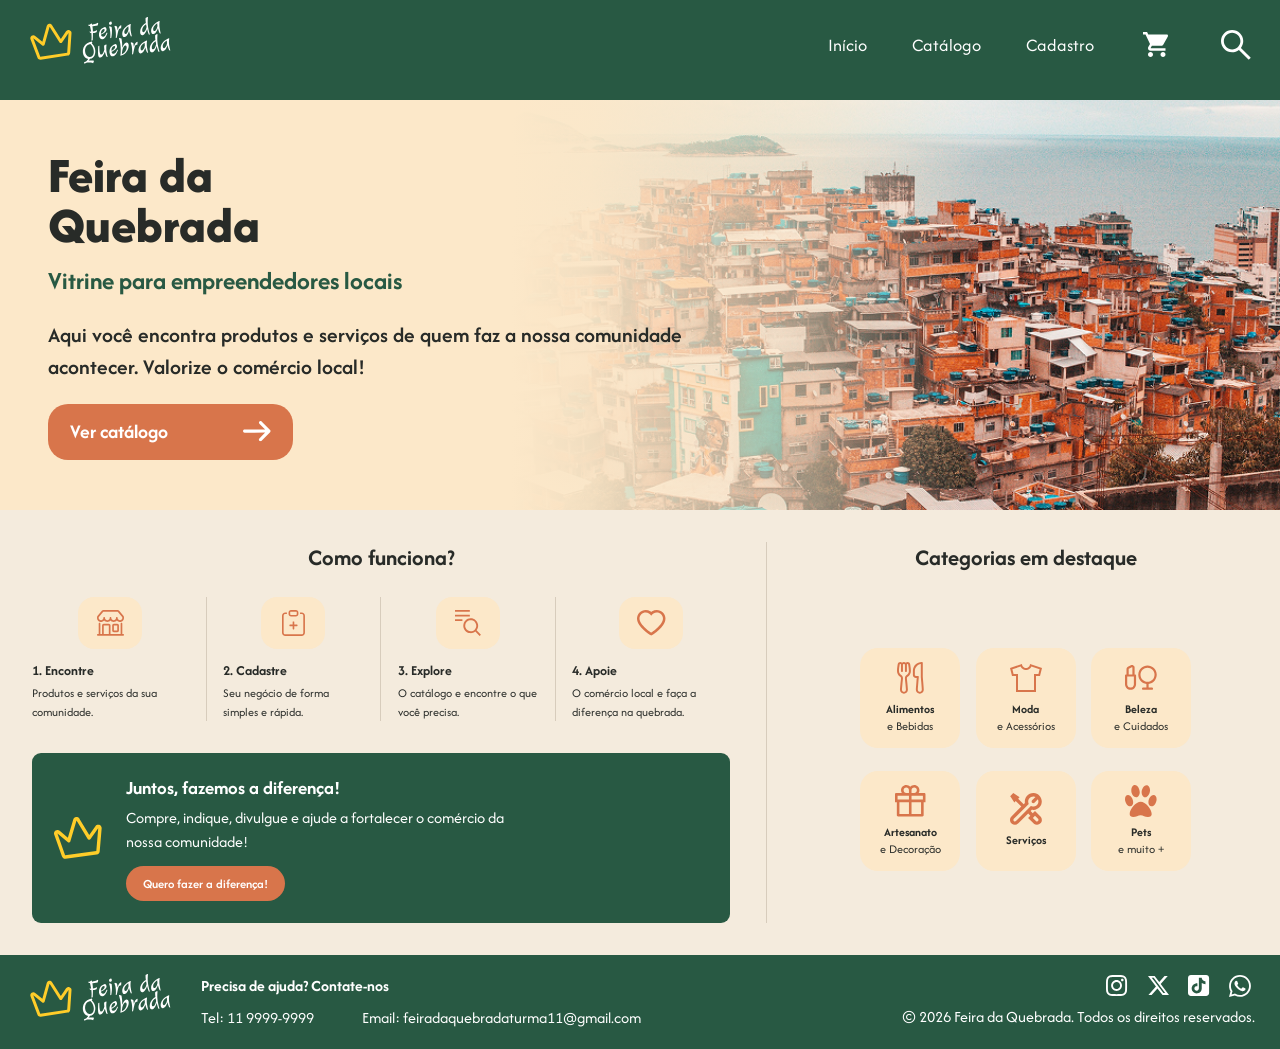
==== index.html @ 704e6d66 "update links" ====
<!doctype html>
<html lang="pt-BR">
  <head>
    <meta charset="UTF-8" />
    <meta name="viewport" content="width=device-width, initial-scale=1.0" />
    <title>Feira da Quebrada</title>
    <meta
      name="description"
      content="Feira da Quebrada: descubra produtos, serviços e empreendedores locais em um catálogo digital que valoriza e fortalece o comércio da comunidade."
    />
    <link rel="preconnect" href="https://fonts.googleapis.com" />
    <link rel="preconnect" href="https://fonts.gstatic.com" crossorigin />
    <link
      href="https://fonts.googleapis.com/css2?family=Afacad+Flux:wght@100..1000&family=Nunito:wght@200..1000&display=swap"
      rel="stylesheet"
    />
    <link rel="stylesheet" href="css/style.css" />
  </head>
  <body>
    <header class="cabecalho">
      <div class="logo"><img src="assets/icons/logo.svg" alt="logo" /></div>
      <nav class="navegacao">
        <ul>
          <li><a href="#">Início</a></li>
          <li><a href="pages/catalogo.html">Catálogo</a></li>
          <li><a href="#">Cadastro</a></li>
          <li>
            <button
              type="button"
              class="btn-icone"
              aria-label="Carrinho de compras"
            >
              <img src="assets/icons/carrinho.svg" alt="" aria-hidden="true" />
            </button>
          </li>
          <li>
            <button type="button" class="btn-icone" aria-label="Pesquisar">
              <img src="assets/icons/lupa.svg" alt="" aria-hidden="true" />
            </button>
          </li>
        </ul>
      </nav>
    </header>
    <main>
      <section class="introducao">
        <div class="introducao-imagem" aria-hidden="true"></div>
        <div class="introducao-conteudo">
          <h1>Feira da<br />Quebrada</h1>
          <h2>Vitrine para empreendedores locais</h2>
          <p>
            Aqui você encontra produtos e serviços de quem faz a nossa
            comunidade acontecer. Valorize o comércio local!
          </p>
          <a href="pages/catalogo.html" class="introducao-botao">
            <span>Ver catálogo</span>
            <img
              src="assets/icons/seta.svg"
              alt=""
              class="introducao-botao-icon"
              aria-hidden="true"
            />
          </a>
        </div>
      </section>
      <section class="info">
        <div class="info-inicio">
          <div class="como-funciona">
            <h2 class="titulo-secao">Como funciona?</h2>
            <div class="funcoes">
              <article class="funcao">
                <div class="funcao-icon">
                  <img src="assets/icons/loja.svg" alt="" />
                </div>
                <h3>1. Encontre</h3>
                <p>Produtos e serviços da sua comunidade.</p>
              </article>
              <article class="funcao">
                <div class="funcao-icon">
                  <img src="assets/icons/prancheta.svg" alt="" />
                </div>
                <h3>2. Cadastre</h3>
                <p>Seu negócio de forma simples e rápida.</p>
              </article>
              <article class="funcao">
                <div class="funcao-icon">
                  <img src="assets/icons/explore.svg" alt="" />
                </div>
                <h3>3. Explore</h3>
                <p>O catálogo e encontre o que você precisa.</p>
              </article>
              <article class="funcao">
                <div class="funcao-icon">
                  <img src="assets/icons/coracao.svg" alt="" />
                </div>
                <h3>4. Apoie</h3>
                <p>O comércio local e faça a diferença na quebrada.</p>
              </article>
            </div>
          </div>
          <div class="comunidade-banner">
            <img
              class="comunidade-banner-icon"
              src="assets/icons/coroa.svg"
              alt=""
            />
            <div class="comunidade-banner-conteudo">
              <h2>Juntos, fazemos a diferença!</h2>
              <p>
                Compre, indique, divulgue e ajude a fortalecer o comércio da
                nossa comunidade!
              </p>
              <a href="#catalogo" class="comunidade-banner-botao">
                Quero fazer a diferença!
              </a>
            </div>
          </div>
        </div>
        <aside class="categorias-destaque">
          <h2 class="titulo-secao">Categorias em destaque</h2>
          <div class="categorias-grid">
            <a href="#catalogo.categoria" class="categoria">
              <div class="categoria-icon">
                <img src="assets/icons/talher.svg" alt="" />
              </div>
              <h3>Alimentos</h3>
              <p>e Bebidas</p>
            </a>
            <a href="#catalogo.categoria" class="categoria">
              <div class="categoria-icon">
                <img src="assets/icons/camisa.svg" alt="" />
              </div>
              <h3>Moda</h3>
              <p>e Acessórios</p>
            </a>
            <a href="#catalogo.categoria" class="categoria">
              <div class="categoria-icon">
                <img src="assets/icons/maquiagem.svg" alt="" />
              </div>
              <h3>Beleza</h3>
              <p>e Cuidados</p>
            </a>
            <a href="#catalogo.categoria" class="categoria">
              <div class="categoria-icon">
                <img src="assets/icons/presente.svg" alt="" />
              </div>
              <h3>Artesanato</h3>
              <p>e Decoração</p>
            </a>
            <a href="#catalogo.categoria" class="categoria">
              <div class="categoria-icon">
                <img src="assets/icons/ferramenta.svg" alt="" />
              </div>
              <h3>Serviços</h3>
            </a>
            <a href="#catalogo.categoria" class="categoria">
              <div class="categoria-icon">
                <img src="assets/icons/pet.svg" alt="" />
              </div>
              <h3>Pets</h3>
              <p>e muito +</p>
            </a>
          </div>
        </aside>
      </section>
    </main>
    <footer class="rodape">
      <div class="logo-rodape">
        <img src="assets/icons/logo.svg" alt="Logo Feira da Quebrada" />
      </div>
      <div class="dados">
        <p class="ajuda">Precisa de ajuda? Contate-nos</p>
        <div class="contato">
          <p>Tel: <a href="tel:11999999999">11 9999-9999</a></p>
          <p>
            Email:
            <a href="mailto:feiradaquebradaturma11@gmail.com"
              >feiradaquebradaturma11@gmail.com</a
            >
          </p>
        </div>
      </div>
      <div class="redes-sociais-e-direitos">
        <nav class="icons" aria-label="Redes sociais">
          <a
            href="https://instagram.com"
            class="btn-icon-rodape"
            aria-label="Ir para o Instagram"
            target="_blank"
            rel="noopener noreferrer"
          >
            <img src="assets/icons/instagram.svg" alt="" aria-hidden="true" />
          </a>
          <a
            href="https://twitter.com"
            class="btn-icon-rodape"
            aria-label="Ir para o Twitter"
            target="_blank"
            rel="noopener noreferrer"
          >
            <img src="assets/icons/twitter.svg" alt="" aria-hidden="true" />
          </a>
          <a
            href="https://tiktok.com"
            class="btn-icon-rodape"
            aria-label="Ir para o TikTok"
            target="_blank"
            rel="noopener noreferrer"
          >
            <img src="assets/icons/tiktok.svg" alt="" aria-hidden="true" />
          </a>
          <a
            href="https://wa.me"
            class="btn-icon-rodape"
            aria-label="Conversar no WhatsApp"
            target="_blank"
            rel="noopener noreferrer"
          >
            <img src="assets/icons/whatsapp.svg" alt="" aria-hidden="true" />
          </a>
        </nav>
        <div class="direitos-autorais">
          <p>&copy; 2026 Feira da Quebrada. Todos os direitos reservados.</p>
        </div>
      </div>
    </footer>
  </body>
</html>
---- css/style.css ----
:root {
  --verde: #285943;
  --creme: #f4ebdd;
  --terracota: #d8754b;
  --terrahover: #bd603b;
  --grafite: #282b28;
  --destaque: #fce8c9;
  --destaquehover: #f8ddb5;
}

* {
  margin: 0;
  padding: 0;
  box-sizing: border-box;
  text-decoration: none;
  list-style: none;
  font-family: "Afacad Flux", sans-serif;
}

.cabecalho {
  display: flex;
  position: sticky;
  top: 0;
  justify-content: space-between;
  align-items: center;
  padding: 15px 25px;
  background-color: var(--verde);
  z-index: 1000;
}

.navegacao ul {
  display: flex;
  gap: 45px;
  align-items: center;
}

.navegacao ul a {
  display: inline-block;
  color: #fff;
  font-size: 18px;
  transition:
    transform 0.3s ease,
    color 0.2s ease;
}

.navegacao ul a:hover {
  text-decoration: underline;
  text-underline-offset: 4px;
  transform: scale(1.05);
  color: var(--creme);
}

.btn-icone {
  display: inline-flex;
  justify-content: center;
  align-items: center;
  background: transparent;
  border: none;
  cursor: pointer;
  padding: 4px;
  transition: transform 0.2s ease;
}

.btn-icone:hover {
  transform: scale(1.1);
}

main {
  background-color: var(--creme);
}

.introducao {
  position: relative;
  display: flex;
  align-items: center;
  color: var(--grafite);
  min-height: 420px;
  padding: 32px 48px;
  overflow: hidden;
  background-color: var(--destaque);
  border-top: 10px solid var(--verde);
}

.introducao-imagem {
  position: absolute;
  inset: 0 0 0 40%;
  background-image:
    linear-gradient(
      to right,
      var(--destaque) 0%,
      rgba(252, 232, 201, 0.95) 10%,
      rgba(252, 232, 201, 0.55) 40%,
      rgba(252, 232, 201, 0) 60%
    ),
    url("../assets/img/comunidade.png");
  background-size: cover;
  background-position: center;
  background-repeat: no-repeat;
}

.introducao-conteudo {
  position: relative;
  z-index: 1;
  width: 55%;
  max-width: 680px;
}

.introducao-conteudo h1 {
  font-size: clamp(2.5rem, 4vw, 3.5rem);
  font-weight: 800;
  line-height: 0.98;
  margin-bottom: 14px;
}

.introducao-conteudo h2 {
  color: var(--verde);
  font-size: clamp(1.2rem, 2vw, 1.9rem);
  font-weight: 700;
  line-height: 1.25;
  margin-bottom: 22px;
}

.introducao-conteudo p {
  max-width: 650px;
  font-size: clamp(1.05rem, 1.7vw, 1.65rem);
  font-weight: 600;
  line-height: 1.5;
  margin-bottom: 20px;
}

.introducao-botao {
  display: inline-flex;
  align-items: center;
  justify-content: space-between;
  gap: 24px;
  min-width: 245px;
  padding: 14px 22px;
  background-color: var(--terracota);
  color: #fff;
  text-decoration: none;
  font-size: 1.25rem;
  font-weight: 700;
  border-radius: 20px;
  transition:
    background-color 0.3s ease,
    transform 0.3s ease;
}

.introducao-botao-icon {
  display: block;
  width: 28px;
  height: 28px;
  flex-shrink: 0;
  object-fit: contain;
}

.introducao-botao:hover {
  background-color: var(--terrahover);
  transform: translateY(-2px);
}

.info {
  display: grid;
  grid-template-columns: minmax(0, 1.45fr) minmax(280px, 1fr);
  gap: clamp(20px, 3vw, 36px);
  padding: clamp(20px, 3vw, 32px);
  background-color: var(--creme);
  color: var(--grafite);
  align-items: stretch;
}

.info-inicio {
  display: flex;
  flex-direction: column;
  justify-content: space-between;
  gap: clamp(24px, 3vw, 32px);
  min-width: 0;
}

.titulo-secao {
  margin-bottom: clamp(16px, 2vw, 24px);
  font-size: clamp(1.25rem, 1.8vw, 1.8rem);
  font-weight: 700;
  text-align: center;
  overflow-wrap: break-word;
}

.como-funciona {
  min-width: 0;
}

.funcoes {
  display: grid;
  grid-template-columns: repeat(4, minmax(0, 1fr));
}

.funcao {
  display: flex;
  flex-direction: column;
  align-items: stretch;
  min-width: 0;
  padding-inline: clamp(8px, 1.3vw, 20px);
  border-right: 1px solid #d7ccbc;
}

.funcao:first-child {
  padding-left: 0;
}

.funcao:last-child {
  padding-right: 0;
  border-right: none;
}

.funcao-icon {
  display: flex;
  align-items: center;
  justify-content: center;
  align-self: center;
  width: clamp(44px, 5vw, 66px);
  aspect-ratio: 1.22;
  margin-bottom: clamp(8px, 1vw, 12px);
  border-radius: clamp(12px, 1.3vw, 16px);
  background-color: var(--destaque);
  flex-shrink: 0;
}

.funcao-icon img {
  width: 50%;
  height: 50%;
  object-fit: contain;
}

.funcao h3 {
  margin-bottom: 4px;
  font-size: clamp(0.8rem, 1.1vw, 1.1rem);
  font-weight: 700;
  overflow-wrap: break-word;
}

.funcao p {
  max-width: 100%;
  font-size: clamp(0.75rem, 0.95vw, 1rem);
  line-height: 1.5;
  overflow-wrap: break-word;
}

.comunidade-banner {
  display: flex;
  align-items: center;
  gap: clamp(12px, 2vw, 24px);
  min-width: 0;
  padding: clamp(16px, 2vw, 22px);
  border-radius: 9px;
  background-color: var(--verde);
  color: #ffffff;
}

.comunidade-banner-icon {
  flex-shrink: 0;
  width: clamp(32px, 4vw, 48px);
  aspect-ratio: 1;
  object-fit: contain;
}

.comunidade-banner-conteudo {
  min-width: 0;
}

.comunidade-banner-conteudo h2 {
  margin-bottom: 6px;
  font-size: clamp(1rem, 1.5vw, 1.8rem);
  overflow-wrap: break-word;
}

.comunidade-banner-conteudo p {
  max-width: 390px;
  margin-bottom: 12px;
  font-size: clamp(0.8rem, 2vw, 1rem);
  line-height: 1.5;
}

.comunidade-banner-botao {
  display: inline-flex;
  align-items: center;
  justify-content: center;
  max-width: 100%;
  padding: 9px clamp(12px, 1.5vw, 17px);
  border-radius: 24px;
  background-color: var(--terracota);
  color: #ffffff;
  font-size: clamp(0.8rem, 1vw, 1rem);
  font-weight: 600;
  text-align: center;
  text-decoration: none;
  overflow-wrap: break-word;
  transition: background-color 0.2s ease;
}

.comunidade-banner-botao:hover {
  background-color: var(--terrahover);
}

.comunidade-banner-botao:focus-visible {
  outline: 3px solid #ffffff;
  outline-offset: 3px;
}

.categorias-destaque {
  display: flex;
  flex-direction: column;
  align-self: stretch;
  min-width: 0;
  padding-left: clamp(20px, 3vw, 36px);
  border-left: 1px solid #d7ccbc;
}

.categorias-destaque .titulo-secao {
  flex-shrink: 0;
}

.categorias-grid {
  display: grid;
  grid-template-columns: repeat(3, minmax(100px, 1fr));
  gap: clamp(12px, 1.8vw, 24px) clamp(8px, 1.2vw, 16px);
  justify-content: center;
  margin-inline: auto;
  margin-block: auto;
  margin-block: auto;
}

.categoria {
  display: flex;
  flex-direction: column;
  align-items: center;
  justify-content: center;
  min-width: 0;
  min-height: clamp(82px, 8vw, 100px);
  padding: 10px 5px;
  border-radius: clamp(12px, 1.5vw, 18px);
  background-color: var(--destaque);
  color: var(--grafite);
  text-align: center;
  text-decoration: none;
  transition:
    transform 0.2s ease,
    background-color 0.2s ease;
}

.categoria:hover {
  transform: translateY(-3px);
  background-color: var(--destaquehover);
}

.categoria-icon {
  display: flex;
  align-items: center;
  justify-content: center;
  margin-bottom: 7px;
}

.categoria-icon img {
  width: clamp(24px, 2.5vw, 32px);
  aspect-ratio: 1;
  object-fit: contain;
}

.categoria h3,
.categoria p {
  max-width: 100%;
  font-size: clamp(0.75rem, 0.95vw, 1rem);
  line-height: 1.4;
  overflow-wrap: break-word;
}

.categoria h3 {
  font-weight: 700;
}

.categoria p {
  font-weight: 400;
}

.categoria:focus-visible {
  outline: 2px solid var(--verde);
  outline-offset: 3px;
}

.rodape {
  background-color: var(--verde);
  color: #ffffff;
  font-size: 1rem;
  display: grid;
  align-items: center;
  grid-template-columns: 1fr 3fr 3fr;
  padding: 15px 25px;
}

.rodape a {
  color: #ffffff;
  text-decoration: none;
}

.rodape .contato a:hover {
  text-decoration: underline;
}

.dados {
  line-height: 2rem;
}

.ajuda {
  font-weight: 700;
}

.contato {
  display: flex;
  align-items: center;
  gap: 3rem;
}

.btn-icon-rodape {
  display: inline-flex;
  justify-content: center;
  align-items: center;
  background: transparent;
  border: none;
  cursor: pointer;
  padding: 4px;
  transition: transform 0.2s ease;
}

.btn-icon-rodape:hover {
  transform: scale(1.1);
}

.icons {
  display: inline-flex;
  gap: 0.7rem;
}

.redes-sociais-e-direitos {
  display: flex;
  flex-direction: column;
  line-height: 2rem;
  align-items: flex-end;
}

@media (max-width: 1024px) {
  .cabecalho {
    padding: 14px 20px;
  }

  .navegacao ul {
    gap: 24px;
  }

  .navegacao ul a {
    font-size: 17px;
  }

  .introducao {
    min-height: 400px;
    padding: 32px;
  }

  .introducao-conteudo {
    width: 60%;
  }

  .info {
    grid-template-columns: minmax(0, 1fr);
    gap: 32px;
    padding: 28px;
  }

  .info-inicio {
    gap: 28px;
  }

  .titulo-secao {
    font-size: clamp(1.4rem, 2.5vw, 1.8rem);
  }

  .categorias-destaque {
    padding-left: 0;
    padding-top: 28px;
    border-left: none;
    border-top: 1px solid #d7ccbc;
  }

  .categorias-grid {
    grid-template-columns: repeat(3, minmax(0, 1fr));
    gap: 16px;
  }

  .categoria {
    min-height: 100px;
  }

  .categoria h3,
  .categoria p {
    font-size: 0.95rem;
  }

  .rodape {
    grid-template-columns: 1fr 2fr;
    gap: 24px;
    padding: 24px;
  }

  .logo-rodape {
    grid-row: span 2;
  }

  .contato {
    flex-wrap: wrap;
    gap: 4px 24px;
  }

  .redes-sociais-e-direitos {
    align-items: flex-start;
  }
}

@media (max-width: 768px) {
  .cabecalho {
    flex-wrap: wrap;
    gap: 14px;
    padding: 14px 20px;
  }

  .logo img {
    display: block;
    max-width: 150px;
    max-height: 48px;
    width: auto;
    height: auto;
  }

  .navegacao {
    min-width: 0;
  }

  .navegacao ul {
    gap: 18px;
  }

  .navegacao ul a {
    font-size: 16px;
  }

  .btn-icone img {
    display: block;
    width: 23px;
    height: 23px;
    object-fit: contain;
  }

  .introducao {
    min-height: 380px;
    padding: 32px 24px;
  }

  .introducao-imagem {
    left: 25%;
    background-image:
      linear-gradient(
        to right,
        var(--destaque) 0%,
        rgba(252, 232, 201, 0.95) 25%,
        rgba(252, 232, 201, 0.65) 65%,
        rgba(252, 232, 201, 0.2) 100%
      ),
      url("../assets/img/comunidade.png");
  }

  .introducao-conteudo {
    width: 75%;
  }

  .introducao-conteudo h1 {
    font-size: clamp(2.5rem, 6vw, 3.2rem);
  }

  .introducao-conteudo h2 {
    font-size: clamp(1.2rem, 3vw, 1.6rem);
  }

  .introducao-conteudo p {
    font-size: 1.1rem;
  }

  .funcoes {
    grid-template-columns: repeat(2, minmax(0, 1fr));
    gap: 24px 0;
  }

  .funcao {
    padding: 0 16px;
  }

  .funcao:nth-child(odd) {
    padding-left: 0;
    border-right: 1px solid #d7ccbc;
  }

  .funcao:nth-child(even) {
    padding-right: 0;
    border-right: none;
  }

  .funcao h3 {
    font-size: 1rem;
  }

  .funcao p {
    font-size: 0.9rem;
  }

  .comunidade-banner {
    gap: 16px;
    padding: 20px;
  }

  .comunidade-banner-conteudo h2 {
    font-size: 1.3rem;
  }

  .comunidade-banner-conteudo p {
    font-size: 0.95rem;
  }

  .categorias-grid {
    grid-template-columns: repeat(3, minmax(0, 1fr));
    gap: 14px;
  }

  .rodape {
    grid-template-columns: 1fr;
    justify-items: center;
    gap: 20px;
    text-align: center;
  }

  .logo-rodape {
    grid-row: auto;
  }

  .logo-rodape img {
    display: block;
    max-width: 180px;
    max-height: 60px;
    width: auto;
    height: auto;
  }

  .dados {
    max-width: 100%;
    line-height: 1.8;
  }

  .contato {
    flex-direction: column;
    align-items: center;
    gap: 4px;
  }

  .contato p,
  .contato a {
    overflow-wrap: anywhere;
  }

  .redes-sociais-e-direitos {
    align-items: center;
    line-height: 1.8;
  }

  .direitos-autorais p {
    font-size: 0.85rem;
  }
}

@media (max-width: 480px) {
  .cabecalho {
    flex-direction: column;
    justify-content: center;
    gap: 12px;
    padding: 12px 14px;
  }

  .logo img {
    max-height: 42px;
  }

  .navegacao {
    width: 100%;
  }

  .navegacao ul {
    justify-content: center;
    flex-wrap: wrap;
    gap: 12px 18px;
  }

  .navegacao ul a {
    font-size: 15px;
  }

  .btn-icone {
    padding: 2px;
  }

  .btn-icone img {
    width: 21px;
    height: 21px;
  }

  .introducao {
    min-height: auto;
    padding: 32px 20px;
    border-top-width: 7px;
  }

  .introducao-imagem {
    inset: 0;
    background-image:
      linear-gradient(
        to bottom,
        rgba(252, 232, 201, 0.94) 0%,
        rgba(252, 232, 201, 0.88) 55%,
        rgba(252, 232, 201, 0.65) 100%
      ),
      url("../assets/img/comunidade.png");
    background-position: center;
  }

  .introducao-conteudo {
    width: 100%;
    max-width: none;
  }

  .introducao-conteudo h1 {
    font-size: clamp(2.4rem, 10vw, 3rem);
    margin-bottom: 12px;
  }

  .introducao-conteudo h2 {
    font-size: 1.25rem;
    margin-bottom: 16px;
  }

  .introducao-conteudo p {
    font-size: 1rem;
    line-height: 1.6;
    margin-bottom: 20px;
  }

  .introducao-botao {
    width: 100%;
    min-width: 0;
    gap: 12px;
    padding: 13px 18px;
    border-radius: 14px;
    font-size: 1.1rem;
  }

  .introducao-botao-icon {
    width: 24px;
    height: 24px;
  }

  .info {
    padding: 28px 18px;
    gap: 28px;
  }

  .info-inicio {
    gap: 24px;
  }

  .titulo-secao {
    margin-bottom: 20px;
    font-size: 1.4rem;
  }

  .funcoes {
    gap: 24px 0;
  }

  .funcao {
    padding: 0 10px;
  }

  .funcao-icon {
    width: 48px;
    margin-bottom: 10px;
  }

  .funcao h3 {
    font-size: 0.95rem;
  }

  .funcao p {
    font-size: 0.85rem;
    line-height: 1.5;
  }

  .comunidade-banner {
    flex-direction: column;
    align-items: flex-start;
    gap: 12px;
    padding: 20px 18px;
  }

  .comunidade-banner-icon {
    width: 38px;
  }

  .comunidade-banner-conteudo h2 {
    font-size: 1.25rem;
    line-height: 1.3;
  }

  .comunidade-banner-conteudo p {
    font-size: 0.9rem;
    line-height: 1.6;
  }

  .comunidade-banner-botao {
    width: 100%;
    padding: 11px 12px;
    font-size: 0.9rem;
  }

  .categorias-destaque {
    padding-top: 24px;
  }

  .categorias-grid {
    grid-template-columns: repeat(2, minmax(0, 1fr));
    gap: 12px;
  }

  .categoria {
    min-height: 105px;
    padding: 12px 6px;
    border-radius: 14px;
  }

  .categoria-icon img {
    width: 28px;
  }

  .categoria h3,
  .categoria p {
    font-size: 0.9rem;
  }

  .rodape {
    padding: 26px 18px;
    gap: 18px;
    font-size: 0.9rem;
  }

  .ajuda {
    font-size: 1rem;
  }

  .dados {
    line-height: 1.7;
  }

  .contato {
    gap: 6px;
  }

  .icons {
    gap: 12px;
  }

  .btn-icon-rodape img {
    display: block;
    width: 24px;
    height: 24px;
    object-fit: contain;
  }

  .direitos-autorais p {
    max-width: 300px;
    font-size: 0.8rem;
    line-height: 1.5;
  }
}

@media (max-width: 360px) {
  .navegacao ul {
    gap: 10px 13px;
  }

  .navegacao ul a {
    font-size: 14px;
  }

  .info {
    padding-inline: 14px;
  }

  .funcao {
    padding-inline: 8px;
  }

  .funcao h3 {
    font-size: 0.88rem;
  }

  .funcao p {
    font-size: 0.8rem;
  }

  .categoria h3,
  .categoria p {
    font-size: 0.82rem;
  }
}
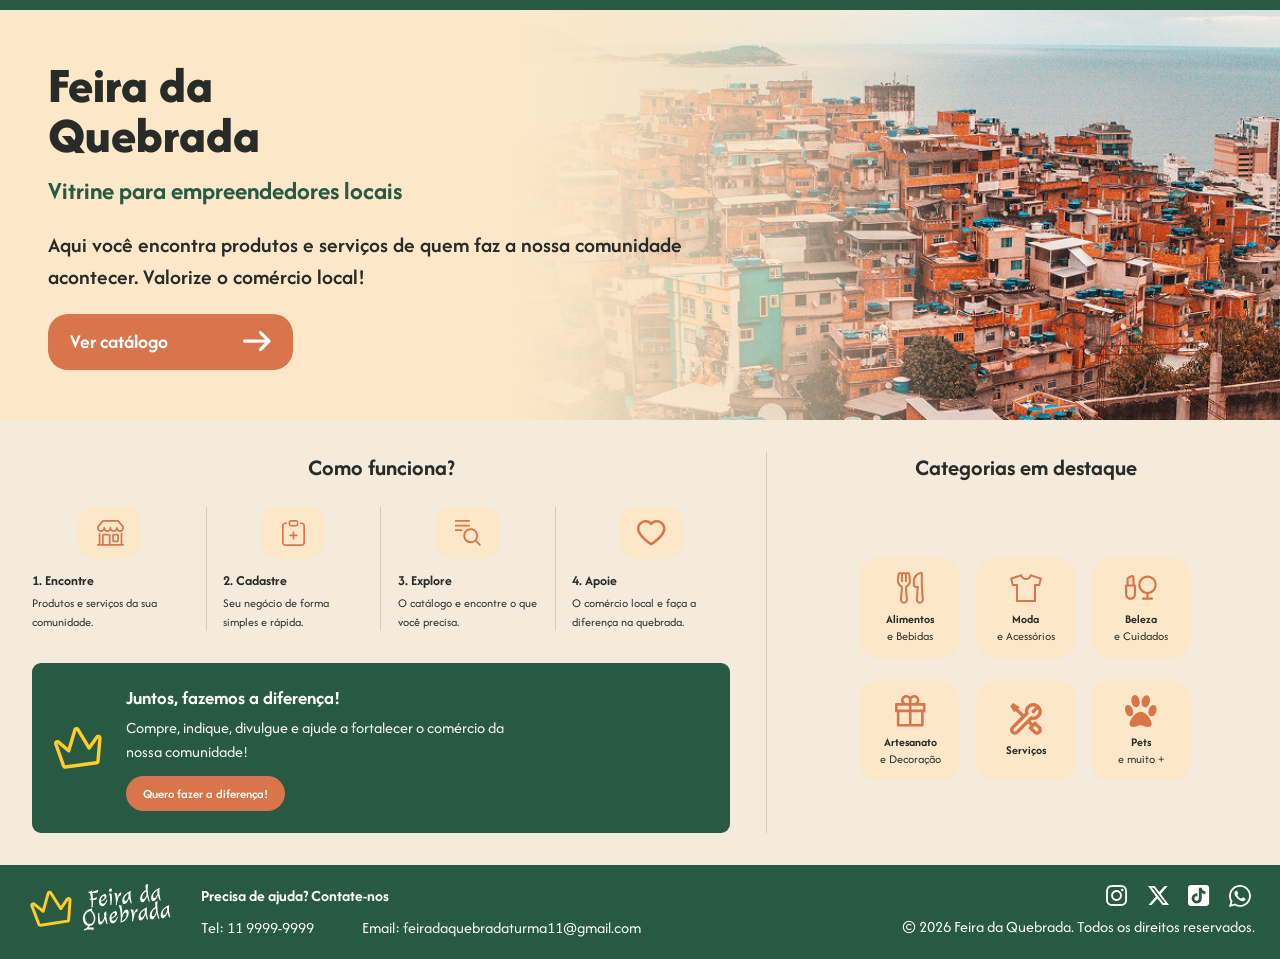
==== commit 1b2f0565: "remove header and wrap main in container" ====
--- a/index.html
+++ b/index.html
@@ -17,151 +17,145 @@
     <link rel="stylesheet" href="css/style.css" />
   </head>
   <body>
-    <header class="cabecalho">
-      <div class="logo"><img src="assets/icons/logo.svg" alt="logo" /></div>
-      <nav class="navegacao">
-        <ul>
-          <li><a href="#">Início</a></li>
-          <li><a href="pages/catalogo.html">Catálogo</a></li>
-          <li><a href="#">Cadastro</a></li>
-          <li>
-            <button
-              type="button"
-              class="btn-icone"
-              aria-label="Carrinho de compras"
-            >
-              <img src="assets/icons/carrinho.svg" alt="" aria-hidden="true" />
-            </button>
-          </li>
-          <li>
-            <button type="button" class="btn-icone" aria-label="Pesquisar">
-              <img src="assets/icons/lupa.svg" alt="" aria-hidden="true" />
-            </button>
-          </li>
-        </ul>
-      </nav>
-    </header>
+    <header id="cabecalho"></header>
     <main>
-      <section class="introducao">
-        <div class="introducao-imagem" aria-hidden="true"></div>
-        <div class="introducao-conteudo">
-          <h1>Feira da<br />Quebrada</h1>
-          <h2>Vitrine para empreendedores locais</h2>
-          <p>
-            Aqui você encontra produtos e serviços de quem faz a nossa
-            comunidade acontecer. Valorize o comércio local!
-          </p>
-          <a href="pages/catalogo.html" class="introducao-botao">
-            <span>Ver catálogo</span>
-            <img
-              src="assets/icons/seta.svg"
-              alt=""
-              class="introducao-botao-icon"
-              aria-hidden="true"
-            />
-          </a>
-        </div>
-      </section>
-      <section class="info">
-        <div class="info-inicio">
-          <div class="como-funciona">
-            <h2 class="titulo-secao">Como funciona?</h2>
-            <div class="funcoes">
-              <article class="funcao">
-                <div class="funcao-icon">
-                  <img src="assets/icons/loja.svg" alt="" />
-                </div>
-                <h3>1. Encontre</h3>
-                <p>Produtos e serviços da sua comunidade.</p>
-              </article>
-              <article class="funcao">
-                <div class="funcao-icon">
-                  <img src="assets/icons/prancheta.svg" alt="" />
-                </div>
-                <h3>2. Cadastre</h3>
-                <p>Seu negócio de forma simples e rápida.</p>
-              </article>
-              <article class="funcao">
-                <div class="funcao-icon">
-                  <img src="assets/icons/explore.svg" alt="" />
-                </div>
-                <h3>3. Explore</h3>
-                <p>O catálogo e encontre o que você precisa.</p>
-              </article>
-              <article class="funcao">
-                <div class="funcao-icon">
-                  <img src="assets/icons/coracao.svg" alt="" />
-                </div>
-                <h3>4. Apoie</h3>
-                <p>O comércio local e faça a diferença na quebrada.</p>
-              </article>
+      <div class="container">
+        <section class="introducao">
+          <div class="introducao-imagem" aria-hidden="true"></div>
+          <div class="introducao-conteudo">
+            <h1>Feira da<br />Quebrada</h1>
+            <h2>Vitrine para empreendedores locais</h2>
+            <p>
+              Aqui você encontra produtos e serviços de quem faz a nossa
+              comunidade acontecer. Valorize o comércio local!
+            </p>
+            <a href="pages/catalogo.html" class="introducao-botao">
+              <span>Ver catálogo</span>
+              <img
+                src="assets/icons/seta.svg"
+                alt=""
+                class="introducao-botao-icon"
+                aria-hidden="true"
+              />
+            </a>
+          </div>
+        </section>
+        <section class="info">
+          <div class="info-inicio">
+            <div class="como-funciona">
+              <h2 class="titulo-secao">Como funciona?</h2>
+              <div class="funcoes">
+                <article class="funcao">
+                  <div class="funcao-icon">
+                    <img src="assets/icons/loja.svg" alt="" />
+                  </div>
+                  <h3>1. Encontre</h3>
+                  <p>Produtos e serviços da sua comunidade.</p>
+                </article>
+                <article class="funcao">
+                  <div class="funcao-icon">
+                    <img src="assets/icons/prancheta.svg" alt="" />
+                  </div>
+                  <h3>2. Cadastre</h3>
+                  <p>Seu negócio de forma simples e rápida.</p>
+                </article>
+                <article class="funcao">
+                  <div class="funcao-icon">
+                    <img src="assets/icons/explore.svg" alt="" />
+                  </div>
+                  <h3>3. Explore</h3>
+                  <p>O catálogo e encontre o que você precisa.</p>
+                </article>
+                <article class="funcao">
+                  <div class="funcao-icon">
+                    <img src="assets/icons/coracao.svg" alt="" />
+                  </div>
+                  <h3>4. Apoie</h3>
+                  <p>O comércio local e faça a diferença na quebrada.</p>
+                </article>
+              </div>
+            </div>
+            <div class="comunidade-banner">
+              <img
+                class="comunidade-banner-icon"
+                src="assets/icons/coroa.svg"
+                alt=""
+              />
+              <div class="comunidade-banner-conteudo">
+                <h2>Juntos, fazemos a diferença!</h2>
+                <p>
+                  Compre, indique, divulgue e ajude a fortalecer o comércio da
+                  nossa comunidade!
+                </p>
+                <button id="btnCompartilhar" class="comunidade-banner-botao">
+                  Quero fazer a diferença!
+                </button>
+              </div>
             </div>
           </div>
-          <div class="comunidade-banner">
-            <img
-              class="comunidade-banner-icon"
-              src="assets/icons/coroa.svg"
-              alt=""
-            />
-            <div class="comunidade-banner-conteudo">
-              <h2>Juntos, fazemos a diferença!</h2>
-              <p>
-                Compre, indique, divulgue e ajude a fortalecer o comércio da
-                nossa comunidade!
-              </p>
-              <a href="#catalogo" class="comunidade-banner-botao">
-                Quero fazer a diferença!
+          <aside class="categorias-destaque">
+            <h2 class="titulo-secao">Categorias em destaque</h2>
+            <div class="categorias-grid">
+              <a
+                href="pages/catalogo.html?categoria=Alimentos%20e%20bebidas"
+                class="categoria"
+              >
+                <div class="categoria-icon">
+                  <img src="assets/icons/talher.svg" alt="" />
+                </div>
+                <h3>Alimentos</h3>
+                <p>e Bebidas</p>
+              </a>
+              <a
+                href="pages/catalogo.html?categoria=Moda%20e%20acess%C3%B3rios"
+                class="categoria"
+              >
+                <div class="categoria-icon">
+                  <img src="assets/icons/camisa.svg" alt="" />
+                </div>
+                <h3>Moda</h3>
+                <p>e Acessórios</p>
+              </a>
+              <a
+                href="pages/catalogo.html?categoria=Beleza%20e%20cuidados"
+                class="categoria"
+              >
+                <div class="categoria-icon">
+                  <img src="assets/icons/maquiagem.svg" alt="" />
+                </div>
+                <h3>Beleza</h3>
+                <p>e Cuidados</p>
+              </a>
+              <a
+                href="pages/catalogo.html?categoria=Artesanato%20e%20decora%C3%A7%C3%A3o"
+                class="categoria"
+              >
+                <div class="categoria-icon">
+                  <img src="assets/icons/presente.svg" alt="" />
+                </div>
+                <h3>Artesanato</h3>
+                <p>e Decoração</p>
+              </a>
+              <a
+                href="pages/catalogo.html?categoria=Servi%C3%A7os"
+                class="categoria"
+              >
+                <div class="categoria-icon">
+                  <img src="assets/icons/ferramenta.svg" alt="" />
+                </div>
+                <h3>Serviços</h3>
+              </a>
+              <a href="pages/catalogo.html?categoria=Pets" class="categoria">
+                <div class="categoria-icon">
+                  <img src="assets/icons/pet.svg" alt="" />
+                </div>
+                <h3>Pets</h3>
+                <p>e muito +</p>
               </a>
             </div>
-          </div>
-        </div>
-        <aside class="categorias-destaque">
-          <h2 class="titulo-secao">Categorias em destaque</h2>
-          <div class="categorias-grid">
-            <a href="#catalogo.categoria" class="categoria">
-              <div class="categoria-icon">
-                <img src="assets/icons/talher.svg" alt="" />
-              </div>
-              <h3>Alimentos</h3>
-              <p>e Bebidas</p>
-            </a>
-            <a href="#catalogo.categoria" class="categoria">
-              <div class="categoria-icon">
-                <img src="assets/icons/camisa.svg" alt="" />
-              </div>
-              <h3>Moda</h3>
-              <p>e Acessórios</p>
-            </a>
-            <a href="#catalogo.categoria" class="categoria">
-              <div class="categoria-icon">
-                <img src="assets/icons/maquiagem.svg" alt="" />
-              </div>
-              <h3>Beleza</h3>
-              <p>e Cuidados</p>
-            </a>
-            <a href="#catalogo.categoria" class="categoria">
-              <div class="categoria-icon">
-                <img src="assets/icons/presente.svg" alt="" />
-              </div>
-              <h3>Artesanato</h3>
-              <p>e Decoração</p>
-            </a>
-            <a href="#catalogo.categoria" class="categoria">
-              <div class="categoria-icon">
-                <img src="assets/icons/ferramenta.svg" alt="" />
-              </div>
-              <h3>Serviços</h3>
-            </a>
-            <a href="#catalogo.categoria" class="categoria">
-              <div class="categoria-icon">
-                <img src="assets/icons/pet.svg" alt="" />
-              </div>
-              <h3>Pets</h3>
-              <p>e muito +</p>
-            </a>
-          </div>
-        </aside>
-      </section>
+          </aside>
+        </section>
+      </div>
     </main>
     <footer class="rodape">
       <div class="logo-rodape">
@@ -223,5 +217,6 @@
         </div>
       </div>
     </footer>
+    <script type="module" src="js/script.js"></script>
   </body>
 </html>
--- a/css/style.css
+++ b/css/style.css
@@ -17,15 +17,41 @@
   font-family: "Afacad Flux", sans-serif;
 }
 
-.cabecalho {
+html,
+body {
+  height: 100%;
+}
+
+body {
+  background-color: var(--creme);
+  display: flex;
+  flex-direction: column;
+}
+
+main {
+  flex: 1;
+}
+
+#cabecalho {
+  background-color: var(--verde);
+}
+
+.container {
+  max-width: 1440px;
+  margin: 0 auto;
+  width: 100%;
+}
+
+.container-cabecalho {
   display: flex;
   position: sticky;
   top: 0;
   justify-content: space-between;
   align-items: center;
   padding: 15px 25px;
-  background-color: var(--verde);
   z-index: 1000;
+  max-width: 1440px;
+  margin: 0 auto;
 }
 
 .navegacao ul {
@@ -295,6 +321,7 @@
   text-decoration: none;
   overflow-wrap: break-word;
   transition: background-color 0.2s ease;
+  border: none;
 }
 
 .comunidade-banner-botao:hover {
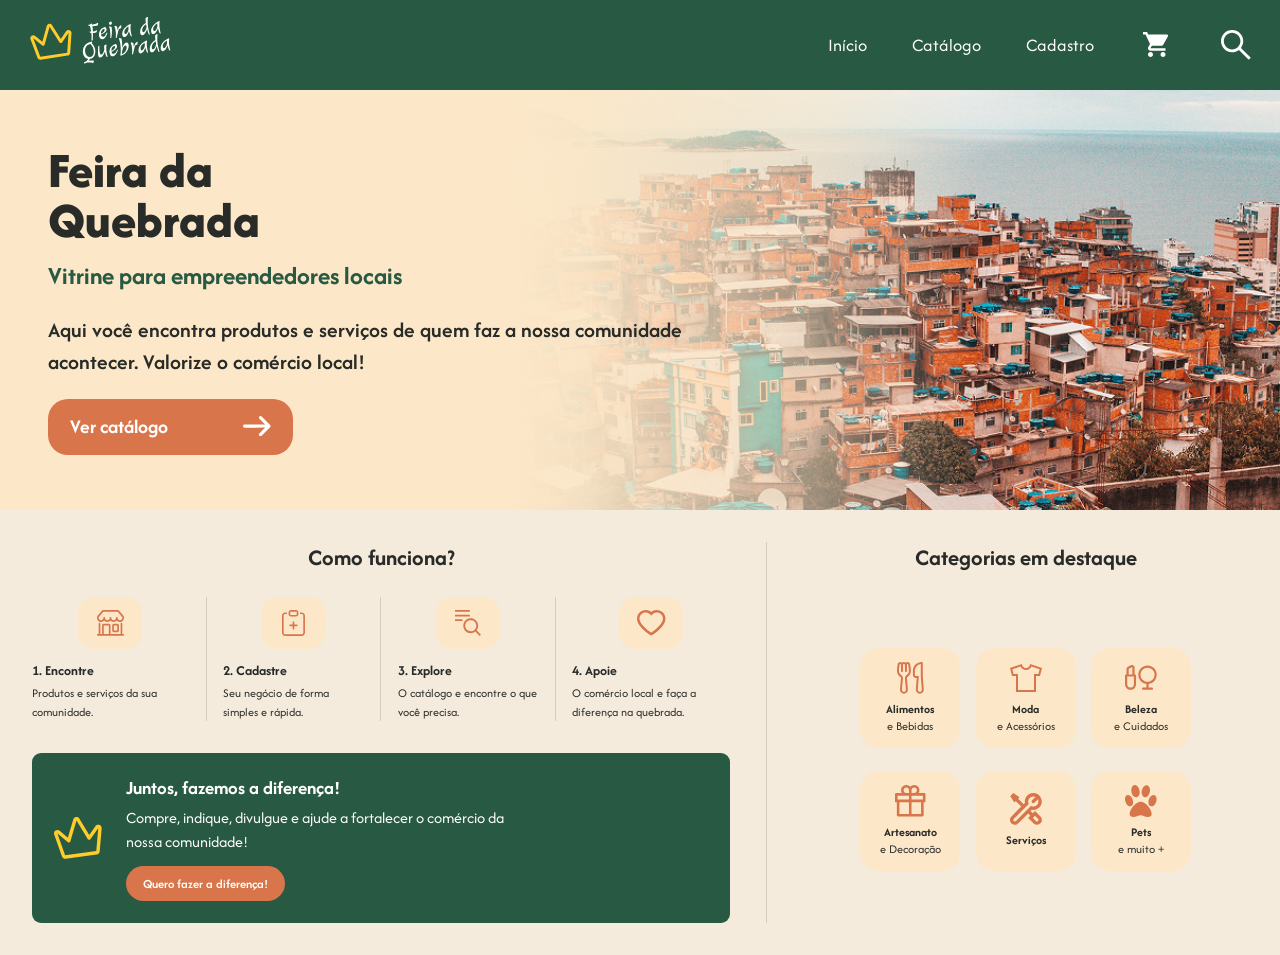
==== commit d076018a: "remove footer and add icons head" ====
--- a/index.html
+++ b/index.html
@@ -8,6 +8,7 @@
       name="description"
       content="Feira da Quebrada: descubra produtos, serviços e empreendedores locais em um catálogo digital que valoriza e fortalece o comércio da comunidade."
     />
+    <link rel="icon" href="assets/icons/coroa.svg" type="svg" />
     <link rel="preconnect" href="https://fonts.googleapis.com" />
     <link rel="preconnect" href="https://fonts.gstatic.com" crossorigin />
     <link
@@ -157,66 +158,7 @@
         </section>
       </div>
     </main>
-    <footer class="rodape">
-      <div class="logo-rodape">
-        <img src="assets/icons/logo.svg" alt="Logo Feira da Quebrada" />
-      </div>
-      <div class="dados">
-        <p class="ajuda">Precisa de ajuda? Contate-nos</p>
-        <div class="contato">
-          <p>Tel: <a href="tel:11999999999">11 9999-9999</a></p>
-          <p>
-            Email:
-            <a href="mailto:feiradaquebradaturma11@gmail.com"
-              >feiradaquebradaturma11@gmail.com</a
-            >
-          </p>
-        </div>
-      </div>
-      <div class="redes-sociais-e-direitos">
-        <nav class="icons" aria-label="Redes sociais">
-          <a
-            href="https://instagram.com"
-            class="btn-icon-rodape"
-            aria-label="Ir para o Instagram"
-            target="_blank"
-            rel="noopener noreferrer"
-          >
-            <img src="assets/icons/instagram.svg" alt="" aria-hidden="true" />
-          </a>
-          <a
-            href="https://twitter.com"
-            class="btn-icon-rodape"
-            aria-label="Ir para o Twitter"
-            target="_blank"
-            rel="noopener noreferrer"
-          >
-            <img src="assets/icons/twitter.svg" alt="" aria-hidden="true" />
-          </a>
-          <a
-            href="https://tiktok.com"
-            class="btn-icon-rodape"
-            aria-label="Ir para o TikTok"
-            target="_blank"
-            rel="noopener noreferrer"
-          >
-            <img src="assets/icons/tiktok.svg" alt="" aria-hidden="true" />
-          </a>
-          <a
-            href="https://wa.me"
-            class="btn-icon-rodape"
-            aria-label="Conversar no WhatsApp"
-            target="_blank"
-            rel="noopener noreferrer"
-          >
-            <img src="assets/icons/whatsapp.svg" alt="" aria-hidden="true" />
-          </a>
-        </nav>
-        <div class="direitos-autorais">
-          <p>&copy; 2026 Feira da Quebrada. Todos os direitos reservados.</p>
-        </div>
-      </div>
-    </footer>
+    <footer id="rodape"></footer>
     <script type="module" src="js/script.js"></script>
   </body>
 </html>
--- a/css/style.css
+++ b/css/style.css
@@ -104,7 +104,6 @@
   padding: 32px 48px;
   overflow: hidden;
   background-color: var(--destaque);
-  border-top: 10px solid var(--verde);
 }
 
 .introducao-imagem {
@@ -413,8 +412,14 @@
   outline-offset: 3px;
 }
 
+#rodape {
+  background-color: var(--verde);
+}
+
 .rodape {
-  background-color: var(--verde);
+  max-width: 1440px;
+  margin: 0 auto;
+  width: 100%;
   color: #ffffff;
   font-size: 1rem;
   display: grid;
@@ -474,7 +479,7 @@
 }
 
 @media (max-width: 1024px) {
-  .cabecalho {
+  .container-cabecalho {
     padding: 14px 20px;
   }
 
@@ -551,7 +556,7 @@
 }
 
 @media (max-width: 768px) {
-  .cabecalho {
+  .container-cabecalho {
     flex-wrap: wrap;
     gap: 14px;
     padding: 14px 20px;
@@ -709,7 +714,7 @@
 }
 
 @media (max-width: 480px) {
-  .cabecalho {
+  .container-cabecalho {
     flex-direction: column;
     justify-content: center;
     gap: 12px;
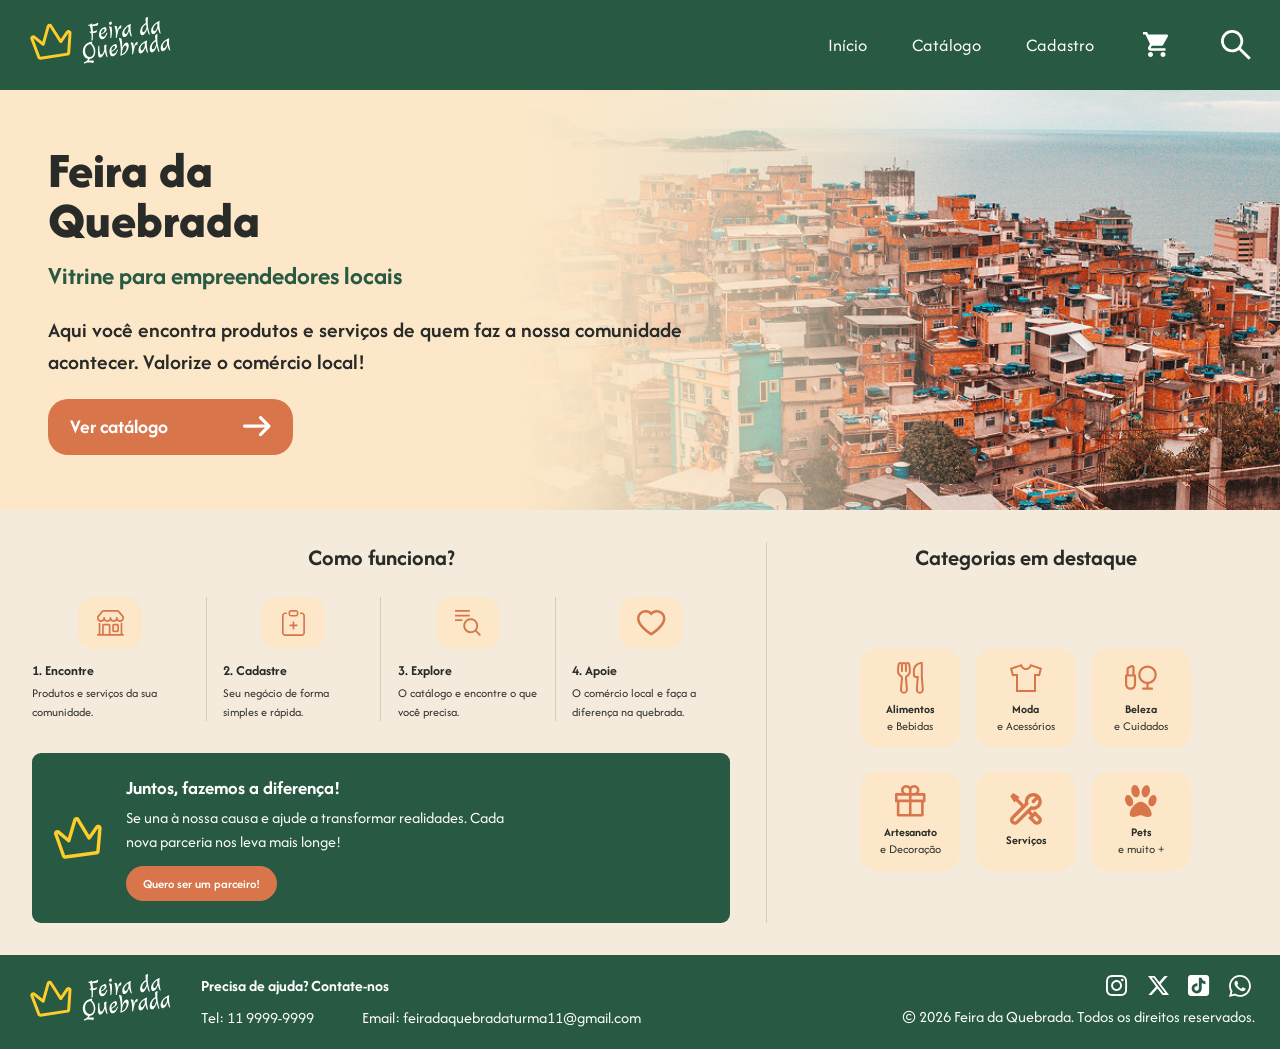
==== commit 86bd670a: "optimize css files" ====
--- a/index.html
+++ b/index.html
@@ -16,6 +16,7 @@
       rel="stylesheet"
     />
     <link rel="stylesheet" href="css/style.css" />
+    <link rel="stylesheet" href="css/index.css" />
   </head>
   <body>
     <header id="cabecalho"></header>
@@ -85,12 +86,12 @@
               <div class="comunidade-banner-conteudo">
                 <h2>Juntos, fazemos a diferença!</h2>
                 <p>
-                  Compre, indique, divulgue e ajude a fortalecer o comércio da
-                  nossa comunidade!
+                  Se una à nossa causa e ajude a transformar realidades. Cada
+                  nova parceria nos leva mais longe!
                 </p>
-                <button id="btnCompartilhar" class="comunidade-banner-botao">
-                  Quero fazer a diferença!
-                </button>
+                <a href="pages/apoio.html" class="comunidade-banner-botao">
+                  Quero ser um parceiro!
+                </a>
               </div>
             </div>
           </div>
--- a/css/style.css
+++ b/css/style.css
@@ -30,6 +30,7 @@
 
 main {
   flex: 1;
+  background-color: var(--creme);
 }
 
 #cabecalho {
@@ -91,327 +92,6 @@
   transform: scale(1.1);
 }
 
-main {
-  background-color: var(--creme);
-}
-
-.introducao {
-  position: relative;
-  display: flex;
-  align-items: center;
-  color: var(--grafite);
-  min-height: 420px;
-  padding: 32px 48px;
-  overflow: hidden;
-  background-color: var(--destaque);
-}
-
-.introducao-imagem {
-  position: absolute;
-  inset: 0 0 0 40%;
-  background-image:
-    linear-gradient(
-      to right,
-      var(--destaque) 0%,
-      rgba(252, 232, 201, 0.95) 10%,
-      rgba(252, 232, 201, 0.55) 40%,
-      rgba(252, 232, 201, 0) 60%
-    ),
-    url("../assets/img/comunidade.png");
-  background-size: cover;
-  background-position: center;
-  background-repeat: no-repeat;
-}
-
-.introducao-conteudo {
-  position: relative;
-  z-index: 1;
-  width: 55%;
-  max-width: 680px;
-}
-
-.introducao-conteudo h1 {
-  font-size: clamp(2.5rem, 4vw, 3.5rem);
-  font-weight: 800;
-  line-height: 0.98;
-  margin-bottom: 14px;
-}
-
-.introducao-conteudo h2 {
-  color: var(--verde);
-  font-size: clamp(1.2rem, 2vw, 1.9rem);
-  font-weight: 700;
-  line-height: 1.25;
-  margin-bottom: 22px;
-}
-
-.introducao-conteudo p {
-  max-width: 650px;
-  font-size: clamp(1.05rem, 1.7vw, 1.65rem);
-  font-weight: 600;
-  line-height: 1.5;
-  margin-bottom: 20px;
-}
-
-.introducao-botao {
-  display: inline-flex;
-  align-items: center;
-  justify-content: space-between;
-  gap: 24px;
-  min-width: 245px;
-  padding: 14px 22px;
-  background-color: var(--terracota);
-  color: #fff;
-  text-decoration: none;
-  font-size: 1.25rem;
-  font-weight: 700;
-  border-radius: 20px;
-  transition:
-    background-color 0.3s ease,
-    transform 0.3s ease;
-}
-
-.introducao-botao-icon {
-  display: block;
-  width: 28px;
-  height: 28px;
-  flex-shrink: 0;
-  object-fit: contain;
-}
-
-.introducao-botao:hover {
-  background-color: var(--terrahover);
-  transform: translateY(-2px);
-}
-
-.info {
-  display: grid;
-  grid-template-columns: minmax(0, 1.45fr) minmax(280px, 1fr);
-  gap: clamp(20px, 3vw, 36px);
-  padding: clamp(20px, 3vw, 32px);
-  background-color: var(--creme);
-  color: var(--grafite);
-  align-items: stretch;
-}
-
-.info-inicio {
-  display: flex;
-  flex-direction: column;
-  justify-content: space-between;
-  gap: clamp(24px, 3vw, 32px);
-  min-width: 0;
-}
-
-.titulo-secao {
-  margin-bottom: clamp(16px, 2vw, 24px);
-  font-size: clamp(1.25rem, 1.8vw, 1.8rem);
-  font-weight: 700;
-  text-align: center;
-  overflow-wrap: break-word;
-}
-
-.como-funciona {
-  min-width: 0;
-}
-
-.funcoes {
-  display: grid;
-  grid-template-columns: repeat(4, minmax(0, 1fr));
-}
-
-.funcao {
-  display: flex;
-  flex-direction: column;
-  align-items: stretch;
-  min-width: 0;
-  padding-inline: clamp(8px, 1.3vw, 20px);
-  border-right: 1px solid #d7ccbc;
-}
-
-.funcao:first-child {
-  padding-left: 0;
-}
-
-.funcao:last-child {
-  padding-right: 0;
-  border-right: none;
-}
-
-.funcao-icon {
-  display: flex;
-  align-items: center;
-  justify-content: center;
-  align-self: center;
-  width: clamp(44px, 5vw, 66px);
-  aspect-ratio: 1.22;
-  margin-bottom: clamp(8px, 1vw, 12px);
-  border-radius: clamp(12px, 1.3vw, 16px);
-  background-color: var(--destaque);
-  flex-shrink: 0;
-}
-
-.funcao-icon img {
-  width: 50%;
-  height: 50%;
-  object-fit: contain;
-}
-
-.funcao h3 {
-  margin-bottom: 4px;
-  font-size: clamp(0.8rem, 1.1vw, 1.1rem);
-  font-weight: 700;
-  overflow-wrap: break-word;
-}
-
-.funcao p {
-  max-width: 100%;
-  font-size: clamp(0.75rem, 0.95vw, 1rem);
-  line-height: 1.5;
-  overflow-wrap: break-word;
-}
-
-.comunidade-banner {
-  display: flex;
-  align-items: center;
-  gap: clamp(12px, 2vw, 24px);
-  min-width: 0;
-  padding: clamp(16px, 2vw, 22px);
-  border-radius: 9px;
-  background-color: var(--verde);
-  color: #ffffff;
-}
-
-.comunidade-banner-icon {
-  flex-shrink: 0;
-  width: clamp(32px, 4vw, 48px);
-  aspect-ratio: 1;
-  object-fit: contain;
-}
-
-.comunidade-banner-conteudo {
-  min-width: 0;
-}
-
-.comunidade-banner-conteudo h2 {
-  margin-bottom: 6px;
-  font-size: clamp(1rem, 1.5vw, 1.8rem);
-  overflow-wrap: break-word;
-}
-
-.comunidade-banner-conteudo p {
-  max-width: 390px;
-  margin-bottom: 12px;
-  font-size: clamp(0.8rem, 2vw, 1rem);
-  line-height: 1.5;
-}
-
-.comunidade-banner-botao {
-  display: inline-flex;
-  align-items: center;
-  justify-content: center;
-  max-width: 100%;
-  padding: 9px clamp(12px, 1.5vw, 17px);
-  border-radius: 24px;
-  background-color: var(--terracota);
-  color: #ffffff;
-  font-size: clamp(0.8rem, 1vw, 1rem);
-  font-weight: 600;
-  text-align: center;
-  text-decoration: none;
-  overflow-wrap: break-word;
-  transition: background-color 0.2s ease;
-  border: none;
-}
-
-.comunidade-banner-botao:hover {
-  background-color: var(--terrahover);
-}
-
-.comunidade-banner-botao:focus-visible {
-  outline: 3px solid #ffffff;
-  outline-offset: 3px;
-}
-
-.categorias-destaque {
-  display: flex;
-  flex-direction: column;
-  align-self: stretch;
-  min-width: 0;
-  padding-left: clamp(20px, 3vw, 36px);
-  border-left: 1px solid #d7ccbc;
-}
-
-.categorias-destaque .titulo-secao {
-  flex-shrink: 0;
-}
-
-.categorias-grid {
-  display: grid;
-  grid-template-columns: repeat(3, minmax(100px, 1fr));
-  gap: clamp(12px, 1.8vw, 24px) clamp(8px, 1.2vw, 16px);
-  justify-content: center;
-  margin-inline: auto;
-  margin-block: auto;
-  margin-block: auto;
-}
-
-.categoria {
-  display: flex;
-  flex-direction: column;
-  align-items: center;
-  justify-content: center;
-  min-width: 0;
-  min-height: clamp(82px, 8vw, 100px);
-  padding: 10px 5px;
-  border-radius: clamp(12px, 1.5vw, 18px);
-  background-color: var(--destaque);
-  color: var(--grafite);
-  text-align: center;
-  text-decoration: none;
-  transition:
-    transform 0.2s ease,
-    background-color 0.2s ease;
-}
-
-.categoria:hover {
-  transform: translateY(-3px);
-  background-color: var(--destaquehover);
-}
-
-.categoria-icon {
-  display: flex;
-  align-items: center;
-  justify-content: center;
-  margin-bottom: 7px;
-}
-
-.categoria-icon img {
-  width: clamp(24px, 2.5vw, 32px);
-  aspect-ratio: 1;
-  object-fit: contain;
-}
-
-.categoria h3,
-.categoria p {
-  max-width: 100%;
-  font-size: clamp(0.75rem, 0.95vw, 1rem);
-  line-height: 1.4;
-  overflow-wrap: break-word;
-}
-
-.categoria h3 {
-  font-weight: 700;
-}
-
-.categoria p {
-  font-weight: 400;
-}
-
-.categoria:focus-visible {
-  outline: 2px solid var(--verde);
-  outline-offset: 3px;
-}
-
 #rodape {
   background-color: var(--verde);
 }
@@ -491,50 +171,6 @@
     font-size: 17px;
   }
 
-  .introducao {
-    min-height: 400px;
-    padding: 32px;
-  }
-
-  .introducao-conteudo {
-    width: 60%;
-  }
-
-  .info {
-    grid-template-columns: minmax(0, 1fr);
-    gap: 32px;
-    padding: 28px;
-  }
-
-  .info-inicio {
-    gap: 28px;
-  }
-
-  .titulo-secao {
-    font-size: clamp(1.4rem, 2.5vw, 1.8rem);
-  }
-
-  .categorias-destaque {
-    padding-left: 0;
-    padding-top: 28px;
-    border-left: none;
-    border-top: 1px solid #d7ccbc;
-  }
-
-  .categorias-grid {
-    grid-template-columns: repeat(3, minmax(0, 1fr));
-    gap: 16px;
-  }
-
-  .categoria {
-    min-height: 100px;
-  }
-
-  .categoria h3,
-  .categoria p {
-    font-size: 0.95rem;
-  }
-
   .rodape {
     grid-template-columns: 1fr 2fr;
     gap: 24px;
@@ -589,85 +225,6 @@
     object-fit: contain;
   }
 
-  .introducao {
-    min-height: 380px;
-    padding: 32px 24px;
-  }
-
-  .introducao-imagem {
-    left: 25%;
-    background-image:
-      linear-gradient(
-        to right,
-        var(--destaque) 0%,
-        rgba(252, 232, 201, 0.95) 25%,
-        rgba(252, 232, 201, 0.65) 65%,
-        rgba(252, 232, 201, 0.2) 100%
-      ),
-      url("../assets/img/comunidade.png");
-  }
-
-  .introducao-conteudo {
-    width: 75%;
-  }
-
-  .introducao-conteudo h1 {
-    font-size: clamp(2.5rem, 6vw, 3.2rem);
-  }
-
-  .introducao-conteudo h2 {
-    font-size: clamp(1.2rem, 3vw, 1.6rem);
-  }
-
-  .introducao-conteudo p {
-    font-size: 1.1rem;
-  }
-
-  .funcoes {
-    grid-template-columns: repeat(2, minmax(0, 1fr));
-    gap: 24px 0;
-  }
-
-  .funcao {
-    padding: 0 16px;
-  }
-
-  .funcao:nth-child(odd) {
-    padding-left: 0;
-    border-right: 1px solid #d7ccbc;
-  }
-
-  .funcao:nth-child(even) {
-    padding-right: 0;
-    border-right: none;
-  }
-
-  .funcao h3 {
-    font-size: 1rem;
-  }
-
-  .funcao p {
-    font-size: 0.9rem;
-  }
-
-  .comunidade-banner {
-    gap: 16px;
-    padding: 20px;
-  }
-
-  .comunidade-banner-conteudo h2 {
-    font-size: 1.3rem;
-  }
-
-  .comunidade-banner-conteudo p {
-    font-size: 0.95rem;
-  }
-
-  .categorias-grid {
-    grid-template-columns: repeat(3, minmax(0, 1fr));
-    gap: 14px;
-  }
-
   .rodape {
     grid-template-columns: 1fr;
     justify-items: center;
@@ -748,147 +305,6 @@
     height: 21px;
   }
 
-  .introducao {
-    min-height: auto;
-    padding: 32px 20px;
-    border-top-width: 7px;
-  }
-
-  .introducao-imagem {
-    inset: 0;
-    background-image:
-      linear-gradient(
-        to bottom,
-        rgba(252, 232, 201, 0.94) 0%,
-        rgba(252, 232, 201, 0.88) 55%,
-        rgba(252, 232, 201, 0.65) 100%
-      ),
-      url("../assets/img/comunidade.png");
-    background-position: center;
-  }
-
-  .introducao-conteudo {
-    width: 100%;
-    max-width: none;
-  }
-
-  .introducao-conteudo h1 {
-    font-size: clamp(2.4rem, 10vw, 3rem);
-    margin-bottom: 12px;
-  }
-
-  .introducao-conteudo h2 {
-    font-size: 1.25rem;
-    margin-bottom: 16px;
-  }
-
-  .introducao-conteudo p {
-    font-size: 1rem;
-    line-height: 1.6;
-    margin-bottom: 20px;
-  }
-
-  .introducao-botao {
-    width: 100%;
-    min-width: 0;
-    gap: 12px;
-    padding: 13px 18px;
-    border-radius: 14px;
-    font-size: 1.1rem;
-  }
-
-  .introducao-botao-icon {
-    width: 24px;
-    height: 24px;
-  }
-
-  .info {
-    padding: 28px 18px;
-    gap: 28px;
-  }
-
-  .info-inicio {
-    gap: 24px;
-  }
-
-  .titulo-secao {
-    margin-bottom: 20px;
-    font-size: 1.4rem;
-  }
-
-  .funcoes {
-    gap: 24px 0;
-  }
-
-  .funcao {
-    padding: 0 10px;
-  }
-
-  .funcao-icon {
-    width: 48px;
-    margin-bottom: 10px;
-  }
-
-  .funcao h3 {
-    font-size: 0.95rem;
-  }
-
-  .funcao p {
-    font-size: 0.85rem;
-    line-height: 1.5;
-  }
-
-  .comunidade-banner {
-    flex-direction: column;
-    align-items: flex-start;
-    gap: 12px;
-    padding: 20px 18px;
-  }
-
-  .comunidade-banner-icon {
-    width: 38px;
-  }
-
-  .comunidade-banner-conteudo h2 {
-    font-size: 1.25rem;
-    line-height: 1.3;
-  }
-
-  .comunidade-banner-conteudo p {
-    font-size: 0.9rem;
-    line-height: 1.6;
-  }
-
-  .comunidade-banner-botao {
-    width: 100%;
-    padding: 11px 12px;
-    font-size: 0.9rem;
-  }
-
-  .categorias-destaque {
-    padding-top: 24px;
-  }
-
-  .categorias-grid {
-    grid-template-columns: repeat(2, minmax(0, 1fr));
-    gap: 12px;
-  }
-
-  .categoria {
-    min-height: 105px;
-    padding: 12px 6px;
-    border-radius: 14px;
-  }
-
-  .categoria-icon img {
-    width: 28px;
-  }
-
-  .categoria h3,
-  .categoria p {
-    font-size: 0.9rem;
-  }
-
   .rodape {
     padding: 26px 18px;
     gap: 18px;
@@ -933,25 +349,4 @@
   .navegacao ul a {
     font-size: 14px;
   }
-
-  .info {
-    padding-inline: 14px;
-  }
-
-  .funcao {
-    padding-inline: 8px;
-  }
-
-  .funcao h3 {
-    font-size: 0.88rem;
-  }
-
-  .funcao p {
-    font-size: 0.8rem;
-  }
-
-  .categoria h3,
-  .categoria p {
-    font-size: 0.82rem;
-  }
-}
+}
--- a/css/index.css
+++ b/css/index.css
@@ -0,0 +1,609 @@
+.introducao {
+  position: relative;
+  display: flex;
+  align-items: center;
+  color: var(--grafite);
+  min-height: 420px;
+  padding: 32px 48px;
+  overflow: hidden;
+  background-color: var(--destaque);
+}
+
+.introducao-imagem {
+  position: absolute;
+  inset: 0 0 0 40%;
+  background-image:
+    linear-gradient(
+      to right,
+      var(--destaque) 0%,
+      rgba(252, 232, 201, 0.95) 10%,
+      rgba(252, 232, 201, 0.55) 40%,
+      rgba(252, 232, 201, 0) 60%
+    ),
+    url("../assets/img/comunidade.png");
+  background-size: cover;
+  background-position: center;
+  background-repeat: no-repeat;
+}
+
+.introducao-conteudo {
+  position: relative;
+  z-index: 1;
+  width: 55%;
+  max-width: 680px;
+}
+
+.introducao-conteudo h1 {
+  font-size: clamp(2.5rem, 4vw, 3.5rem);
+  font-weight: 800;
+  line-height: 0.98;
+  margin-bottom: 14px;
+}
+
+.introducao-conteudo h2 {
+  color: var(--verde);
+  font-size: clamp(1.2rem, 2vw, 1.9rem);
+  font-weight: 700;
+  line-height: 1.25;
+  margin-bottom: 22px;
+}
+
+.introducao-conteudo p {
+  max-width: 650px;
+  font-size: clamp(1.05rem, 1.7vw, 1.65rem);
+  font-weight: 600;
+  line-height: 1.5;
+  margin-bottom: 20px;
+}
+
+.introducao-botao {
+  display: inline-flex;
+  align-items: center;
+  justify-content: space-between;
+  gap: 24px;
+  min-width: 245px;
+  padding: 14px 22px;
+  background-color: var(--terracota);
+  color: #fff;
+  text-decoration: none;
+  font-size: 1.25rem;
+  font-weight: 700;
+  border-radius: 20px;
+  transition:
+    background-color 0.3s ease,
+    transform 0.3s ease;
+}
+
+.introducao-botao-icon {
+  display: block;
+  width: 28px;
+  height: 28px;
+  flex-shrink: 0;
+  object-fit: contain;
+}
+
+.introducao-botao:hover {
+  background-color: var(--terrahover);
+  transform: translateY(-2px);
+}
+
+.info {
+  display: grid;
+  grid-template-columns: minmax(0, 1.45fr) minmax(280px, 1fr);
+  gap: clamp(20px, 3vw, 36px);
+  padding: clamp(20px, 3vw, 32px);
+  background-color: var(--creme);
+  color: var(--grafite);
+  align-items: stretch;
+}
+
+.info-inicio {
+  display: flex;
+  flex-direction: column;
+  justify-content: space-between;
+  gap: clamp(24px, 3vw, 32px);
+  min-width: 0;
+}
+
+.titulo-secao {
+  margin-bottom: clamp(16px, 2vw, 24px);
+  font-size: clamp(1.25rem, 1.8vw, 1.8rem);
+  font-weight: 700;
+  text-align: center;
+  overflow-wrap: break-word;
+}
+
+.como-funciona {
+  min-width: 0;
+}
+
+.funcoes {
+  display: grid;
+  grid-template-columns: repeat(4, minmax(0, 1fr));
+}
+
+.funcao {
+  display: flex;
+  flex-direction: column;
+  align-items: stretch;
+  min-width: 0;
+  padding-inline: clamp(8px, 1.3vw, 20px);
+  border-right: 1px solid #d7ccbc;
+}
+
+.funcao:first-child {
+  padding-left: 0;
+}
+
+.funcao:last-child {
+  padding-right: 0;
+  border-right: none;
+}
+
+.funcao-icon {
+  display: flex;
+  align-items: center;
+  justify-content: center;
+  align-self: center;
+  width: clamp(44px, 5vw, 66px);
+  aspect-ratio: 1.22;
+  margin-bottom: clamp(8px, 1vw, 12px);
+  border-radius: clamp(12px, 1.3vw, 16px);
+  background-color: var(--destaque);
+  flex-shrink: 0;
+}
+
+.funcao-icon img {
+  width: 50%;
+  height: 50%;
+  object-fit: contain;
+}
+
+.funcao h3 {
+  margin-bottom: 4px;
+  font-size: clamp(0.8rem, 1.1vw, 1.1rem);
+  font-weight: 700;
+  overflow-wrap: break-word;
+}
+
+.funcao p {
+  max-width: 100%;
+  font-size: clamp(0.75rem, 0.95vw, 1rem);
+  line-height: 1.5;
+  overflow-wrap: break-word;
+}
+
+.comunidade-banner {
+  display: flex;
+  align-items: center;
+  gap: clamp(12px, 2vw, 24px);
+  min-width: 0;
+  padding: clamp(16px, 2vw, 22px);
+  border-radius: 9px;
+  background-color: var(--verde);
+  color: #ffffff;
+}
+
+.comunidade-banner-icon {
+  flex-shrink: 0;
+  width: clamp(32px, 4vw, 48px);
+  aspect-ratio: 1;
+  object-fit: contain;
+}
+
+.comunidade-banner-conteudo {
+  min-width: 0;
+}
+
+.comunidade-banner-conteudo h2 {
+  margin-bottom: 6px;
+  font-size: clamp(1rem, 1.5vw, 1.8rem);
+  overflow-wrap: break-word;
+}
+
+.comunidade-banner-conteudo p {
+  max-width: 390px;
+  margin-bottom: 12px;
+  font-size: clamp(0.8rem, 2vw, 1rem);
+  line-height: 1.5;
+}
+
+.comunidade-banner-botao {
+  display: inline-flex;
+  align-items: center;
+  justify-content: center;
+  max-width: 100%;
+  padding: 9px clamp(12px, 1.5vw, 17px);
+  border-radius: 24px;
+  background-color: var(--terracota);
+  color: #ffffff;
+  font-size: clamp(0.8rem, 1vw, 1rem);
+  font-weight: 600;
+  text-align: center;
+  text-decoration: none;
+  overflow-wrap: break-word;
+  transition: background-color 0.2s ease;
+  border: none;
+}
+
+.comunidade-banner-botao:hover {
+  background-color: var(--terrahover);
+}
+
+.comunidade-banner-botao:focus-visible {
+  outline: 3px solid #ffffff;
+  outline-offset: 3px;
+}
+
+.categorias-destaque {
+  display: flex;
+  flex-direction: column;
+  align-self: stretch;
+  min-width: 0;
+  padding-left: clamp(20px, 3vw, 36px);
+  border-left: 1px solid #d7ccbc;
+}
+
+.categorias-destaque .titulo-secao {
+  flex-shrink: 0;
+}
+
+.categorias-grid {
+  display: grid;
+  grid-template-columns: repeat(3, minmax(100px, 1fr));
+  gap: clamp(12px, 1.8vw, 24px) clamp(8px, 1.2vw, 16px);
+  justify-content: center;
+  margin-inline: auto;
+  margin-block: auto;
+  margin-block: auto;
+}
+
+.categoria {
+  display: flex;
+  flex-direction: column;
+  align-items: center;
+  justify-content: center;
+  min-width: 0;
+  min-height: clamp(82px, 8vw, 100px);
+  padding: 10px 5px;
+  border-radius: clamp(12px, 1.5vw, 18px);
+  background-color: var(--destaque);
+  color: var(--grafite);
+  text-align: center;
+  text-decoration: none;
+  transition:
+    transform 0.2s ease,
+    background-color 0.2s ease;
+}
+
+.categoria:hover {
+  transform: translateY(-3px);
+  background-color: var(--destaquehover);
+}
+
+.categoria-icon {
+  display: flex;
+  align-items: center;
+  justify-content: center;
+  margin-bottom: 7px;
+}
+
+.categoria-icon img {
+  width: clamp(24px, 2.5vw, 32px);
+  aspect-ratio: 1;
+  object-fit: contain;
+}
+
+.categoria h3,
+.categoria p {
+  max-width: 100%;
+  font-size: clamp(0.75rem, 0.95vw, 1rem);
+  line-height: 1.4;
+  overflow-wrap: break-word;
+}
+
+.categoria h3 {
+  font-weight: 700;
+}
+
+.categoria p {
+  font-weight: 400;
+}
+
+.categoria:focus-visible {
+  outline: 2px solid var(--verde);
+  outline-offset: 3px;
+}
+
+@media (max-width: 1024px) {
+  .introducao {
+    min-height: 400px;
+    padding: 32px;
+  }
+
+  .introducao-conteudo {
+    width: 60%;
+  }
+
+  .info {
+    grid-template-columns: minmax(0, 1fr);
+    gap: 32px;
+    padding: 28px;
+  }
+
+  .info-inicio {
+    gap: 28px;
+  }
+
+  .titulo-secao {
+    font-size: clamp(1.4rem, 2.5vw, 1.8rem);
+  }
+
+  .categorias-destaque {
+    padding-left: 0;
+    padding-top: 28px;
+    border-left: none;
+    border-top: 1px solid #d7ccbc;
+  }
+
+  .categorias-grid {
+    grid-template-columns: repeat(3, minmax(0, 1fr));
+    gap: 16px;
+  }
+
+  .categoria {
+    min-height: 100px;
+  }
+
+  .categoria h3,
+  .categoria p {
+    font-size: 0.95rem;
+  }
+}
+
+@media (max-width: 768px) {
+  .introducao {
+    min-height: 380px;
+    padding: 32px 24px;
+  }
+
+  .introducao-imagem {
+    left: 25%;
+    background-image:
+      linear-gradient(
+        to right,
+        var(--destaque) 0%,
+        rgba(252, 232, 201, 0.95) 25%,
+        rgba(252, 232, 201, 0.65) 65%,
+        rgba(252, 232, 201, 0.2) 100%
+      ),
+      url("../assets/img/comunidade.png");
+  }
+
+  .introducao-conteudo {
+    width: 75%;
+  }
+
+  .introducao-conteudo h1 {
+    font-size: clamp(2.5rem, 6vw, 3.2rem);
+  }
+
+  .introducao-conteudo h2 {
+    font-size: clamp(1.2rem, 3vw, 1.6rem);
+  }
+
+  .introducao-conteudo p {
+    font-size: 1.1rem;
+  }
+
+  .funcoes {
+    grid-template-columns: repeat(2, minmax(0, 1fr));
+    gap: 24px 0;
+  }
+
+  .funcao {
+    padding: 0 16px;
+  }
+
+  .funcao:nth-child(odd) {
+    padding-left: 0;
+    border-right: 1px solid #d7ccbc;
+  }
+
+  .funcao:nth-child(even) {
+    padding-right: 0;
+    border-right: none;
+  }
+
+  .funcao h3 {
+    font-size: 1rem;
+  }
+
+  .funcao p {
+    font-size: 0.9rem;
+  }
+
+  .comunidade-banner {
+    gap: 16px;
+    padding: 20px;
+  }
+
+  .comunidade-banner-conteudo h2 {
+    font-size: 1.3rem;
+  }
+
+  .comunidade-banner-conteudo p {
+    font-size: 0.95rem;
+  }
+
+  .categorias-grid {
+    grid-template-columns: repeat(3, minmax(0, 1fr));
+    gap: 14px;
+  }
+}
+
+@media (max-width: 480px) {
+  .introducao {
+    min-height: auto;
+    padding: 32px 20px;
+    border-top-width: 7px;
+  }
+
+  .introducao-imagem {
+    inset: 0;
+    background-image:
+      linear-gradient(
+        to bottom,
+        rgba(252, 232, 201, 0.94) 0%,
+        rgba(252, 232, 201, 0.88) 55%,
+        rgba(252, 232, 201, 0.65) 100%
+      ),
+      url("../assets/img/comunidade.png");
+    background-position: center;
+  }
+
+  .introducao-conteudo {
+    width: 100%;
+    max-width: none;
+  }
+
+  .introducao-conteudo h1 {
+    font-size: clamp(2.4rem, 10vw, 3rem);
+    margin-bottom: 12px;
+  }
+
+  .introducao-conteudo h2 {
+    font-size: 1.25rem;
+    margin-bottom: 16px;
+  }
+
+  .introducao-conteudo p {
+    font-size: 1rem;
+    line-height: 1.6;
+    margin-bottom: 20px;
+  }
+
+  .introducao-botao {
+    width: 100%;
+    min-width: 0;
+    gap: 12px;
+    padding: 13px 18px;
+    border-radius: 14px;
+    font-size: 1.1rem;
+  }
+
+  .introducao-botao-icon {
+    width: 24px;
+    height: 24px;
+  }
+
+  .info {
+    padding: 28px 18px;
+    gap: 28px;
+  }
+
+  .info-inicio {
+    gap: 24px;
+  }
+
+  .titulo-secao {
+    margin-bottom: 20px;
+    font-size: 1.4rem;
+  }
+
+  .funcoes {
+    gap: 24px 0;
+  }
+
+  .funcao {
+    padding: 0 10px;
+  }
+
+  .funcao-icon {
+    width: 48px;
+    margin-bottom: 10px;
+  }
+
+  .funcao h3 {
+    font-size: 0.95rem;
+  }
+
+  .funcao p {
+    font-size: 0.85rem;
+    line-height: 1.5;
+  }
+
+  .comunidade-banner {
+    flex-direction: column;
+    align-items: flex-start;
+    gap: 12px;
+    padding: 20px 18px;
+  }
+
+  .comunidade-banner-icon {
+    width: 38px;
+  }
+
+  .comunidade-banner-conteudo h2 {
+    font-size: 1.25rem;
+    line-height: 1.3;
+  }
+
+  .comunidade-banner-conteudo p {
+    font-size: 0.9rem;
+    line-height: 1.6;
+  }
+
+  .comunidade-banner-botao {
+    width: 100%;
+    padding: 11px 12px;
+    font-size: 0.9rem;
+  }
+
+  .categorias-destaque {
+    padding-top: 24px;
+  }
+
+  .categorias-grid {
+    grid-template-columns: repeat(2, minmax(0, 1fr));
+    gap: 12px;
+  }
+
+  .categoria {
+    min-height: 105px;
+    padding: 12px 6px;
+    border-radius: 14px;
+  }
+
+  .categoria-icon img {
+    width: 28px;
+  }
+
+  .categoria h3,
+  .categoria p {
+    font-size: 0.9rem;
+  }
+}
+
+@media (max-width: 360px) {
+  .info {
+    padding-inline: 14px;
+  }
+
+  .funcao {
+    padding-inline: 8px;
+  }
+
+  .funcao h3 {
+    font-size: 0.88rem;
+  }
+
+  .funcao p {
+    font-size: 0.8rem;
+  }
+
+  .categoria h3,
+  .categoria p {
+    font-size: 0.82rem;
+  }
+}
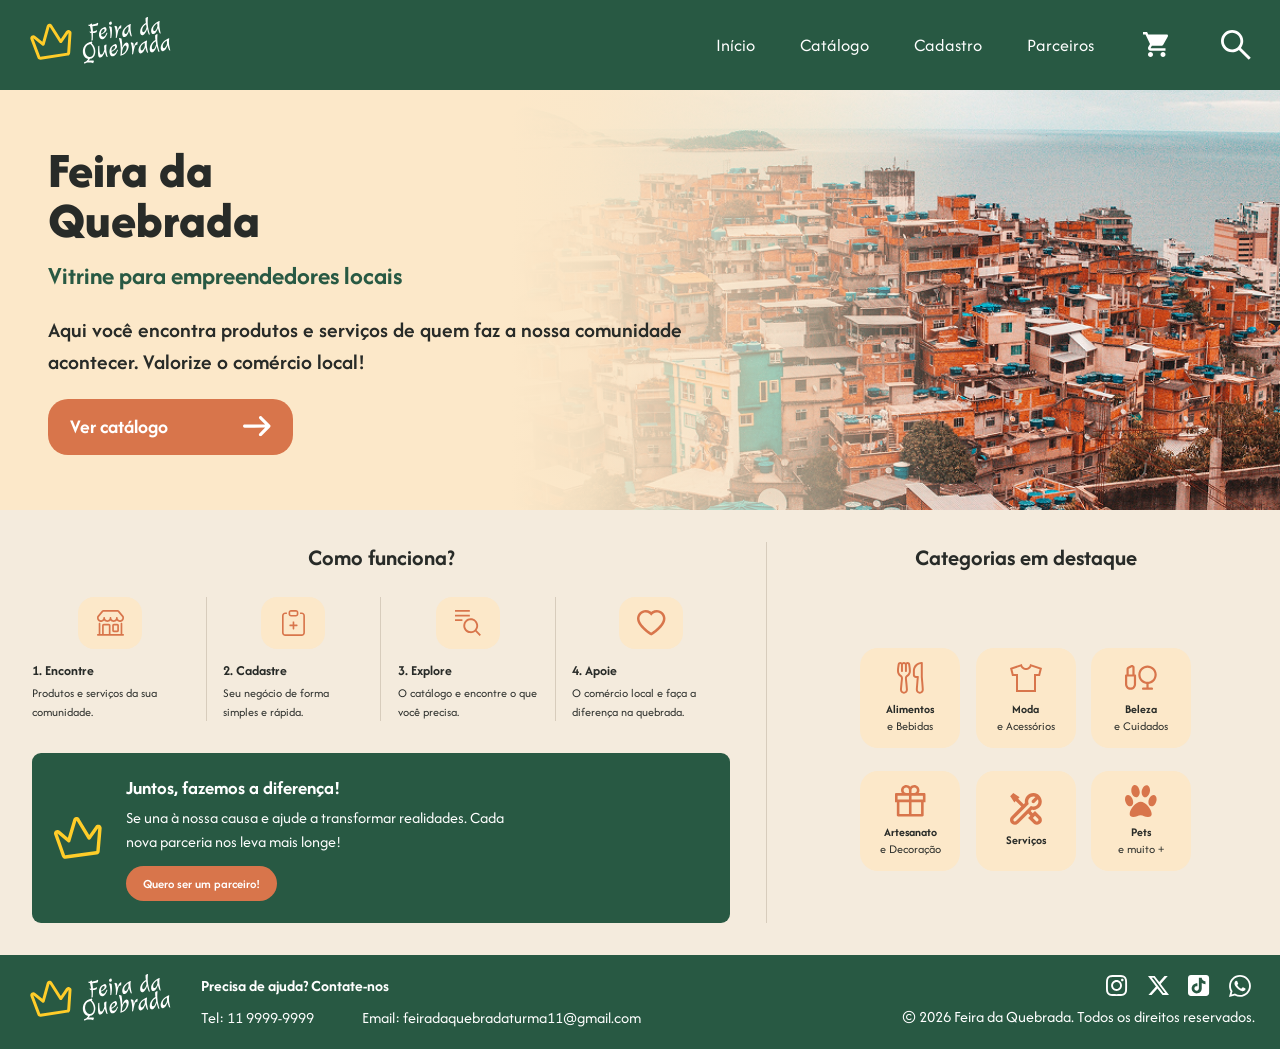
==== commit 0d537bd2: "update link and txt" ====
--- a/index.html
+++ b/index.html
@@ -89,7 +89,7 @@
                   Se una à nossa causa e ajude a transformar realidades. Cada
                   nova parceria nos leva mais longe!
                 </p>
-                <a href="pages/apoio.html" class="comunidade-banner-botao">
+                <a href="pages/parceiros.html" class="comunidade-banner-botao">
                   Quero ser um parceiro!
                 </a>
               </div>
--- a/css/style.css
+++ b/css/style.css
@@ -31,6 +31,7 @@
 main {
   flex: 1;
   background-color: var(--creme);
+  align-content: center;
 }
 
 #cabecalho {
@@ -158,6 +159,83 @@
   align-items: flex-end;
 }
 
+.caixa-popover {
+  position: fixed;
+  inset: 0;
+  margin: auto;
+  width: calc(100% - 32px);
+  max-width: 50%;
+  height: fit-content;
+  box-sizing: border-box;
+  padding: 1rem;
+  border: none;
+  border-radius: 12px;
+  background-color: var(--verde);
+  color: #ffffff;
+  box-shadow: 6px 7px 0 rgba(40, 43, 40, 0.3);
+}
+
+.caixa-popover::backdrop {
+  background-color: rgba(40, 43, 40, 0.45);
+}
+
+.popover-titulo {
+  display: flex;
+  align-items: center;
+  gap: 9px;
+  margin-bottom: 1rem;
+}
+
+.popover-titulo img {
+  width: 3rem;
+  height: 3rem;
+  flex-shrink: 0;
+  object-fit: contain;
+}
+
+.popover-titulo h2 {
+  margin: 0;
+  font-size: 1.75rem;
+  line-height: 1.4;
+  font-weight: 700;
+}
+
+.popover-mensagem {
+  font-size: 1.2rem;
+  line-height: 1.55;
+}
+
+.popover-mensagem p {
+  margin: 0 0 20px;
+}
+
+.popover-mensagem p:last-child {
+  margin-bottom: 3rem;
+}
+
+.popover-voltar {
+  display: flex;
+  align-items: center;
+  justify-content: center;
+  width: 50%;
+  min-height: 1.5rem;
+  margin: 0 auto;
+  padding: 5px 10px;
+  box-sizing: border-box;
+  border-radius: 20px;
+  background-color: var(--terracota);
+  color: #ffffff;
+  font-size: 1.25rem;
+  font-weight: 600;
+  text-decoration: none;
+  text-align: center;
+  transition: background-color 0.2s ease;
+}
+
+.popover-voltar:hover {
+  background-color: var(--terrahover);
+}
+
 @media (max-width: 1024px) {
   .container-cabecalho {
     padding: 14px 20px;
@@ -268,6 +346,16 @@
   .direitos-autorais p {
     font-size: 0.85rem;
   }
+
+  .caixa-popover {
+    max-width: 80%;
+  }
+}
+
+@media (max-width: 520px) {
+  .popover-voltar {
+    width: fit-content;
+  }
 }
 
 @media (max-width: 480px) {
@@ -349,4 +437,22 @@
   .navegacao ul a {
     font-size: 14px;
   }
-}
+
+  .caixa-popover {
+    max-width: 280px;
+    padding: 19px;
+  }
+
+  .popover-titulo h2 {
+    font-size: 13px;
+  }
+
+  .popover-mensagem {
+    font-size: 12px;
+  }
+
+  .popover-voltar {
+    font-size: 12px;
+    min-height: 30px;
+  }
+}
